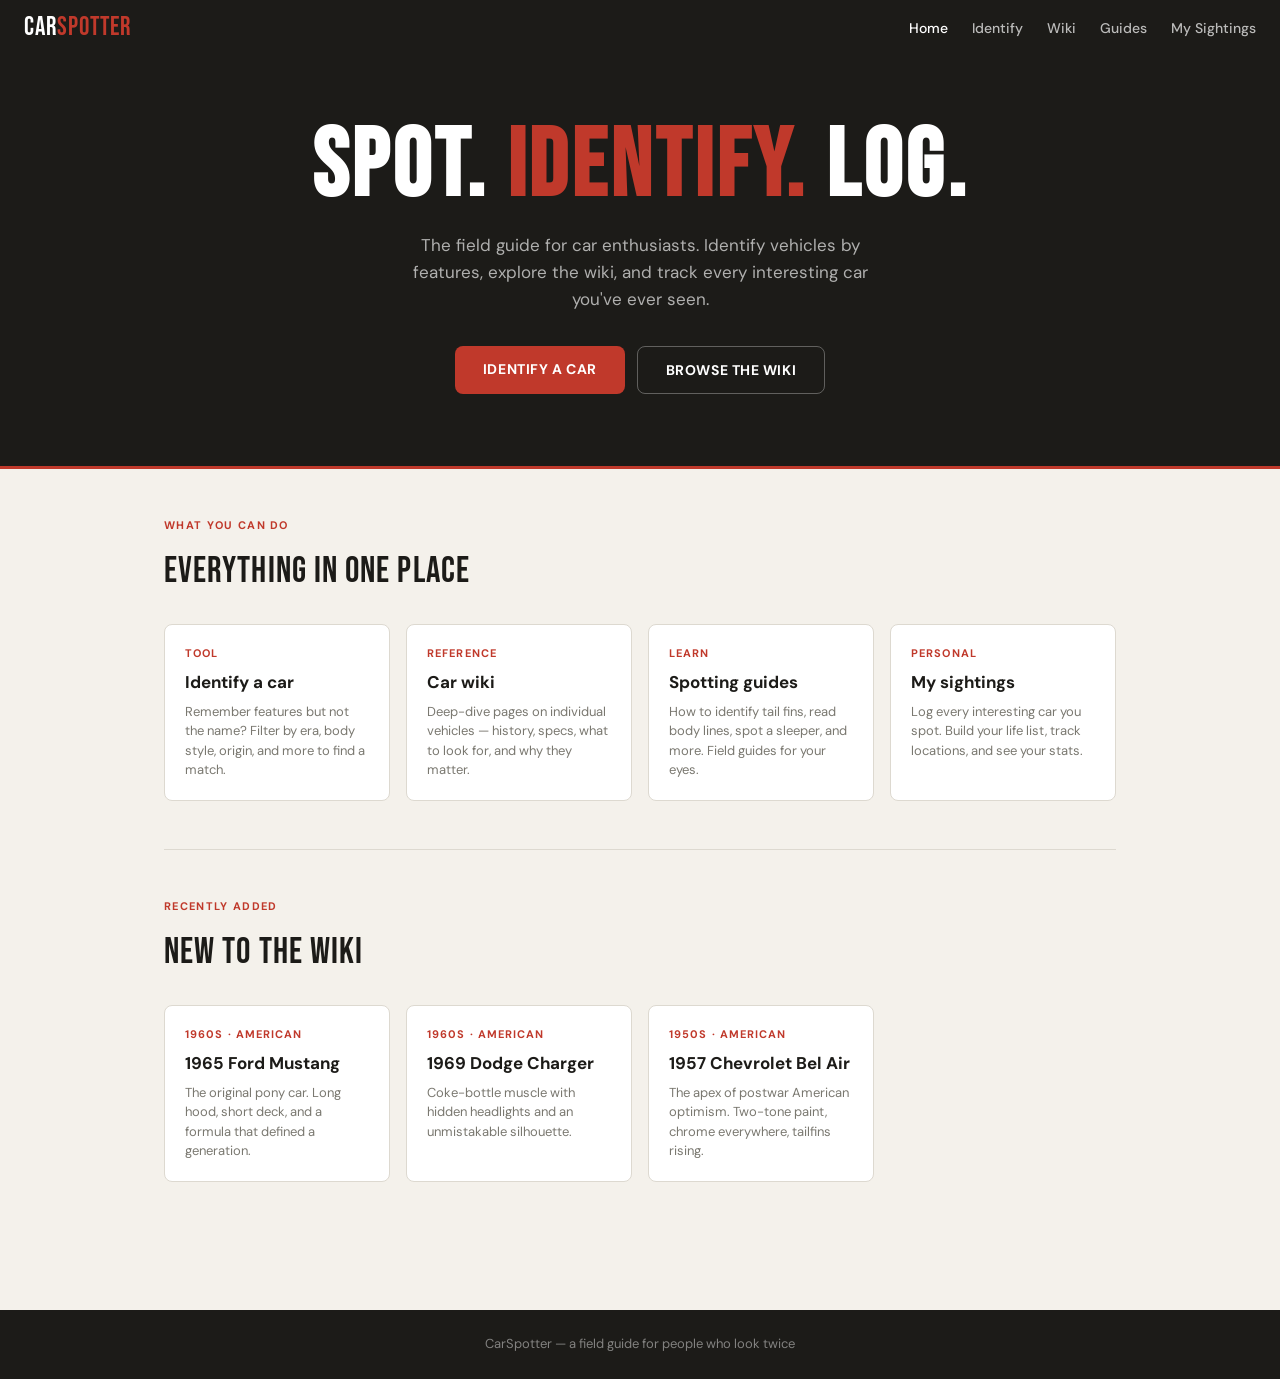
==== index.html @ 9755cff2 "Create index.html" ====
<!DOCTYPE html>
<html lang="en">
<head>
  <meta charset="UTF-8" />
  <meta name="viewport" content="width=device-width, initial-scale=1.0" />
  <title>Car Spotter</title>

  <!-- Google Fonts -->
  <link rel="preconnect" href="https://fonts.googleapis.com" />
  <link
    href="https://fonts.googleapis.com/css2?family=DM+Sans:wght@400;500;700&family=Bebas+Neue&display=swap"
    rel="stylesheet"
  />

  <style>
    /* ── Reset ────────────────────────────────────────────────── */
    *, *::before, *::after { box-sizing: border-box; margin: 0; padding: 0; }

    /* ── Design tokens ────────────────────────────────────────── */
    :root {
      --bg:       #f4f1eb;
      --surface:  #ffffff;
      --border:   #ddd9d0;
      --text:     #1c1b18;
      --muted:    #7a7870;
      --accent:   #c0392b;
      --radius:   8px;
      --font-body: 'DM Sans', sans-serif;
      --font-display: 'Bebas Neue', sans-serif;
    }

    /* ── Base ─────────────────────────────────────────────────── */
    body {
      font-family: var(--font-body);
      background: var(--bg);
      color: var(--text);
      font-size: 16px;
      line-height: 1.6;
    }

    a { color: inherit; text-decoration: none; }
    a:hover { text-decoration: underline; }
    img { max-width: 100%; display: block; }

    /* ── Header / Nav ─────────────────────────────────────────── */
    header {
      background: var(--text);
      color: #fff;
      padding: 0 24px;
      display: flex;
      align-items: center;
      justify-content: space-between;
      height: 56px;
      position: sticky;
      top: 0;
      z-index: 100;
    }

    .logo {
      font-family: var(--font-display);
      font-size: 26px;
      letter-spacing: 0.04em;
      color: #fff;
    }

    .logo span { color: var(--accent); }

    nav { display: flex; gap: 24px; }

    nav a {
      font-size: 14px;
      font-weight: 500;
      color: rgba(255,255,255,0.7);
      transition: color 0.15s;
    }

    nav a:hover, nav a.active { color: #fff; text-decoration: none; }

    /* ── Hero ─────────────────────────────────────────────────── */
    .hero {
      background: var(--text);
      color: #fff;
      padding: 64px 24px 72px;
      text-align: center;
      border-bottom: 3px solid var(--accent);
    }

    .hero h1 {
      font-family: var(--font-display);
      font-size: clamp(48px, 8vw, 96px);
      letter-spacing: 0.04em;
      line-height: 1;
      margin-bottom: 16px;
    }

    .hero h1 span { color: var(--accent); }

    .hero p {
      font-size: 17px;
      color: rgba(255,255,255,0.65);
      max-width: 480px;
      margin: 0 auto 32px;
    }

    .btn {
      display: inline-block;
      padding: 12px 28px;
      border-radius: var(--radius);
      font-size: 14px;
      font-weight: 700;
      letter-spacing: 0.04em;
      text-transform: uppercase;
      cursor: pointer;
      transition: opacity 0.15s;
      border: none;
    }

    .btn:hover { opacity: 0.85; text-decoration: none; }
    .btn-primary { background: var(--accent); color: #fff; }
    .btn-ghost   { background: transparent; color: #fff; border: 1px solid rgba(255,255,255,0.3); }

    .hero-btns { display: flex; gap: 12px; justify-content: center; }

    /* ── Main content area ────────────────────────────────────── */
    main {
      max-width: 1000px;
      margin: 0 auto;
      padding: 48px 24px 80px;
    }

    /* ── Section heading ──────────────────────────────────────── */
    .section-label {
      font-size: 11px;
      font-weight: 700;
      letter-spacing: 0.12em;
      text-transform: uppercase;
      color: var(--accent);
      margin-bottom: 8px;
    }

    .section-title {
      font-family: var(--font-display);
      font-size: 36px;
      letter-spacing: 0.03em;
      margin-bottom: 24px;
    }

    /* ── Card grid ────────────────────────────────────────────── */
    .card-grid {
      display: grid;
      grid-template-columns: repeat(auto-fill, minmax(220px, 1fr));
      gap: 16px;
      margin-bottom: 48px;
    }

    .card {
      background: var(--surface);
      border: 1px solid var(--border);
      border-radius: var(--radius);
      padding: 20px;
      display: block;
      transition: box-shadow 0.15s, border-color 0.15s;
    }

    .card:hover {
      border-color: #bbb;
      box-shadow: 0 4px 16px rgba(0,0,0,0.07);
      text-decoration: none;
    }

    .card-label {
      font-size: 11px;
      font-weight: 700;
      letter-spacing: 0.1em;
      text-transform: uppercase;
      color: var(--accent);
      margin-bottom: 6px;
    }

    .card h3 { font-size: 17px; font-weight: 700; margin-bottom: 6px; }
    .card p  { font-size: 13px; color: var(--muted); line-height: 1.5; }

    /* ── Divider ──────────────────────────────────────────────── */
    .divider { border: none; border-top: 1px solid var(--border); margin: 48px 0; }

    /* ── Footer ───────────────────────────────────────────────── */
    footer {
      background: var(--text);
      color: rgba(255,255,255,0.45);
      text-align: center;
      padding: 24px;
      font-size: 13px;
    }

    /* ── Responsive ───────────────────────────────────────────── */
    @media (max-width: 600px) {
      nav { gap: 14px; }
      nav a { font-size: 13px; }
      .hero { padding: 48px 16px 56px; }
      .hero-btns { flex-direction: column; align-items: center; }
    }
  </style>
</head>
<body>

  <!-- ── Header ───────────────────────────────────────────────── -->
  <header>
    <div class="logo">Car<span>Spotter</span></div>
    <nav>
      <a href="index.html" class="active">Home</a>
      <a href="identify.html">Identify</a>
      <a href="wiki/index.html">Wiki</a>
      <a href="guides/index.html">Guides</a>
      <a href="log.html">My Sightings</a>
    </nav>
  </header>

  <!-- ── Hero ─────────────────────────────────────────────────── -->
  <section class="hero">
    <h1>Spot. <span>Identify.</span> Log.</h1>
    <p>The field guide for car enthusiasts. Identify vehicles by features, explore the wiki, and track every interesting car you've ever seen.</p>
    <div class="hero-btns">
      <a href="identify.html" class="btn btn-primary">Identify a car</a>
      <a href="wiki/index.html" class="btn btn-ghost">Browse the wiki</a>
    </div>
  </section>

  <!-- ── Main ─────────────────────────────────────────────────── -->
  <main>

    <div class="section-label">What you can do</div>
    <div class="section-title">Everything in one place</div>

    <div class="card-grid">
      <a href="identify.html" class="card">
        <div class="card-label">Tool</div>
        <h3>Identify a car</h3>
        <p>Remember features but not the name? Filter by era, body style, origin, and more to find a match.</p>
      </a>
      <a href="wiki/index.html" class="card">
        <div class="card-label">Reference</div>
        <h3>Car wiki</h3>
        <p>Deep-dive pages on individual vehicles — history, specs, what to look for, and why they matter.</p>
      </a>
      <a href="guides/index.html" class="card">
        <div class="card-label">Learn</div>
        <h3>Spotting guides</h3>
        <p>How to identify tail fins, read body lines, spot a sleeper, and more. Field guides for your eyes.</p>
      </a>
      <a href="log.html" class="card">
        <div class="card-label">Personal</div>
        <h3>My sightings</h3>
        <p>Log every interesting car you spot. Build your life list, track locations, and see your stats.</p>
      </a>
    </div>

    <hr class="divider" />

    <div class="section-label">Recently added</div>
    <div class="section-title">New to the wiki</div>

    <div class="card-grid">
      <a href="wiki/mustang-1965.html" class="card">
        <div class="card-label">1960s &middot; American</div>
        <h3>1965 Ford Mustang</h3>
        <p>The original pony car. Long hood, short deck, and a formula that defined a generation.</p>
      </a>
      <a href="wiki/charger-1969.html" class="card">
        <div class="card-label">1960s &middot; American</div>
        <h3>1969 Dodge Charger</h3>
        <p>Coke-bottle muscle with hidden headlights and an unmistakable silhouette.</p>
      </a>
      <a href="wiki/bel-air-1957.html" class="card">
        <div class="card-label">1950s &middot; American</div>
        <h3>1957 Chevrolet Bel Air</h3>
        <p>The apex of postwar American optimism. Two-tone paint, chrome everywhere, tailfins rising.</p>
      </a>
    </div>

  </main>

  <!-- ── Footer ───────────────────────────────────────────────── -->
  <footer>
    <p>CarSpotter &mdash; a field guide for people who look twice</p>
  </footer>

</body>
</html>
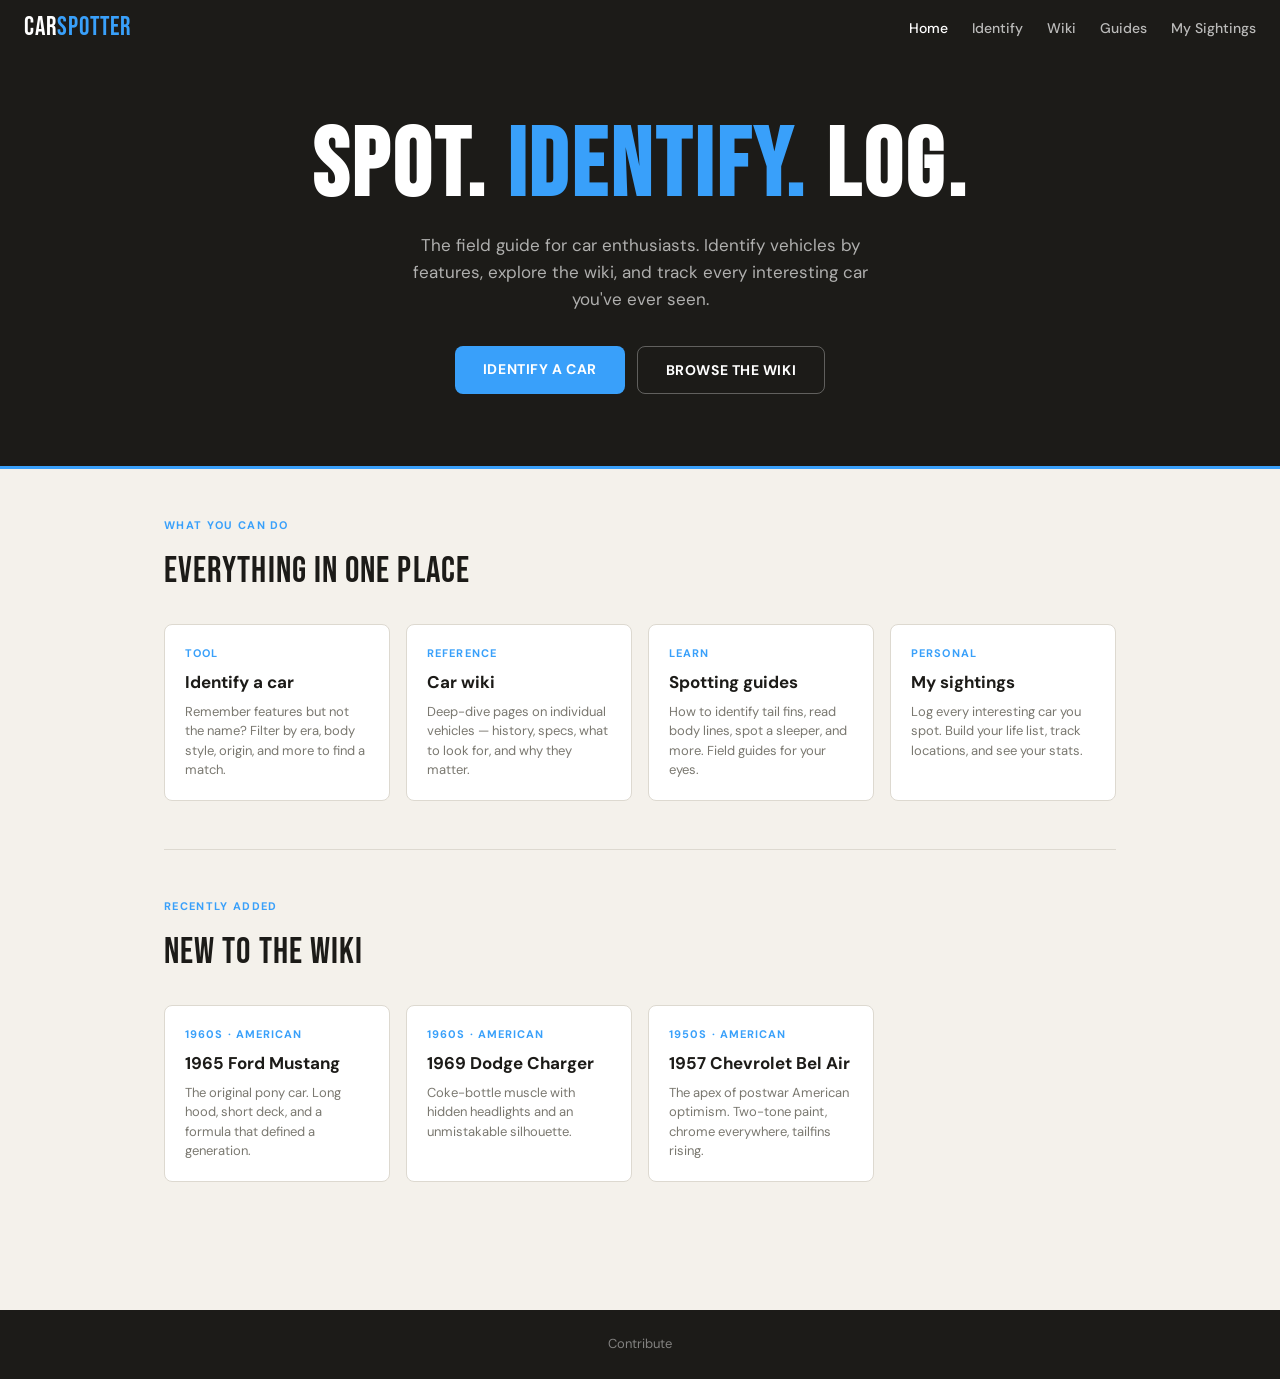
==== commit 35763d0b: "Update index.html" ====
--- a/index.html
+++ b/index.html
@@ -23,7 +23,7 @@
       --border:   #ddd9d0;
       --text:     #1c1b18;
       --muted:    #7a7870;
-      --accent:   #c0392b;
+      --accent:   #39A0FA;
       --radius:   8px;
       --font-body: 'DM Sans', sans-serif;
       --font-display: 'Bebas Neue', sans-serif;
@@ -281,7 +281,7 @@
 
   <!-- ── Footer ───────────────────────────────────────────────── -->
   <footer>
-    <p>CarSpotter &mdash; a field guide for people who look twice</p>
+    <p>Contribute</p>
   </footer>
 
 </body>
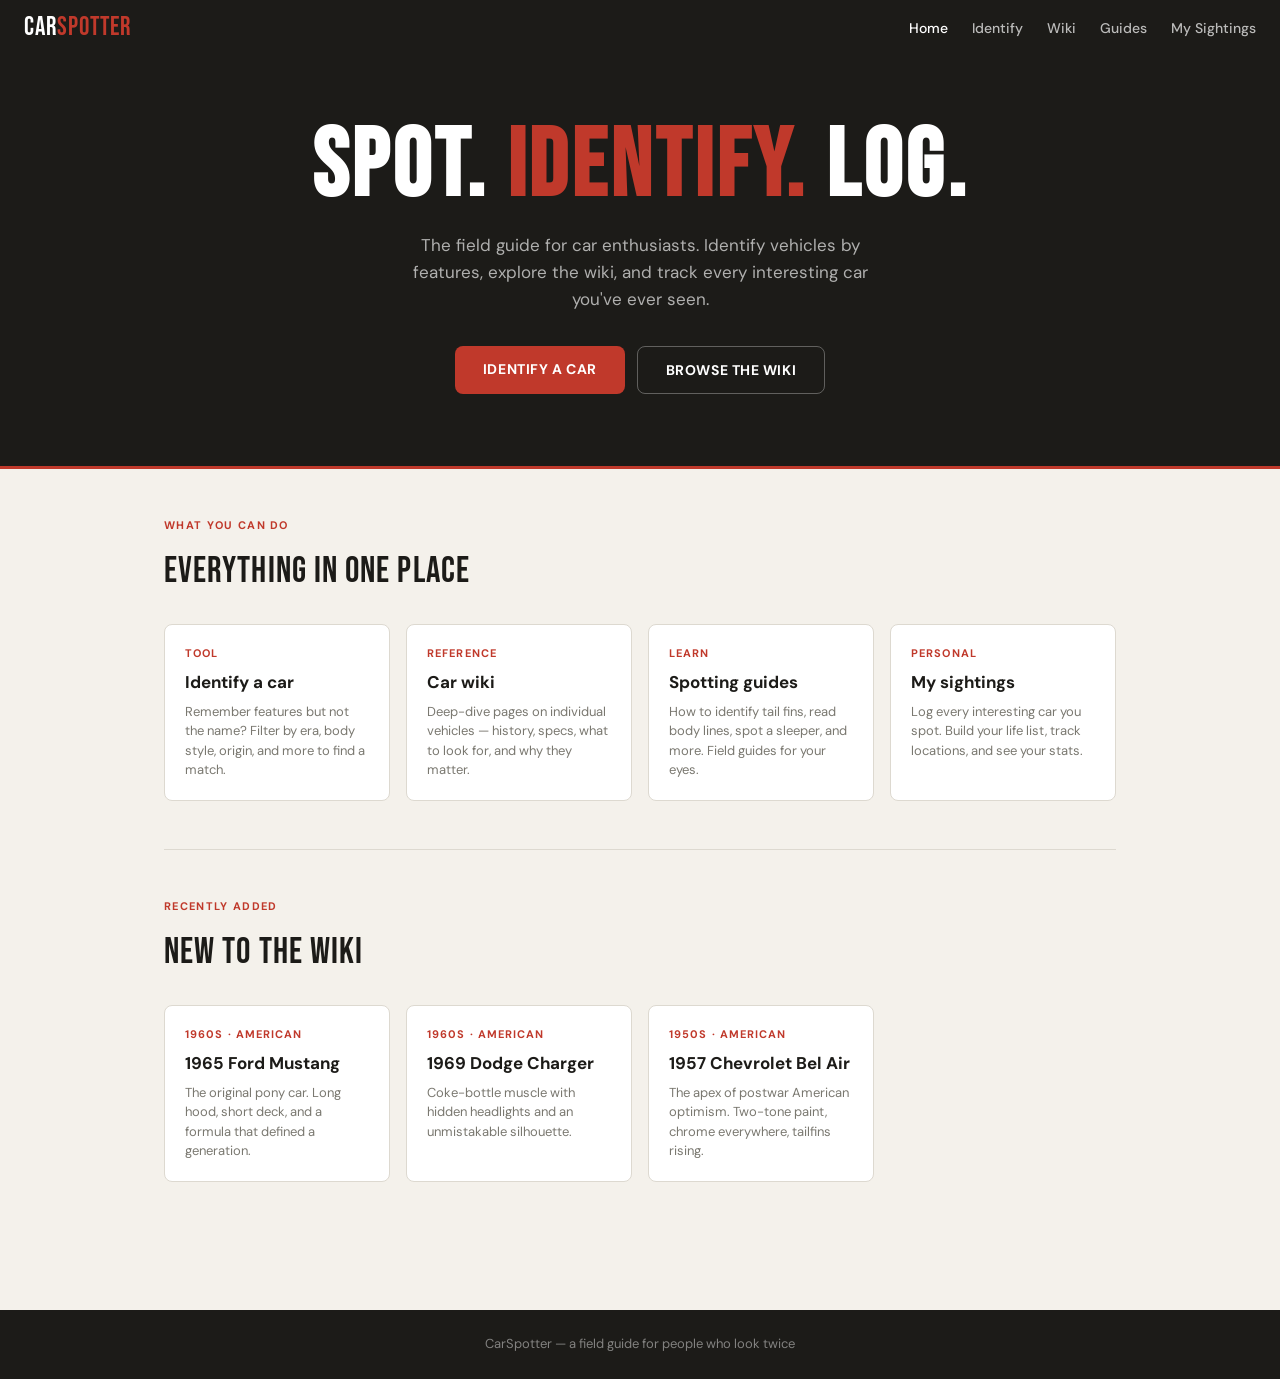
==== commit 0a3371ee: "Add files via upload" ====
--- a/index.html
+++ b/index.html
@@ -23,7 +23,7 @@
       --border:   #ddd9d0;
       --text:     #1c1b18;
       --muted:    #7a7870;
-      --accent:   #39A0FA;
+      --accent:   #c0392b;
       --radius:   8px;
       --font-body: 'DM Sans', sans-serif;
       --font-display: 'Bebas Neue', sans-serif;
@@ -281,7 +281,7 @@
 
   <!-- ── Footer ───────────────────────────────────────────────── -->
   <footer>
-    <p>Contribute</p>
+    <p>CarSpotter &mdash; a field guide for people who look twice</p>
   </footer>
 
 </body>
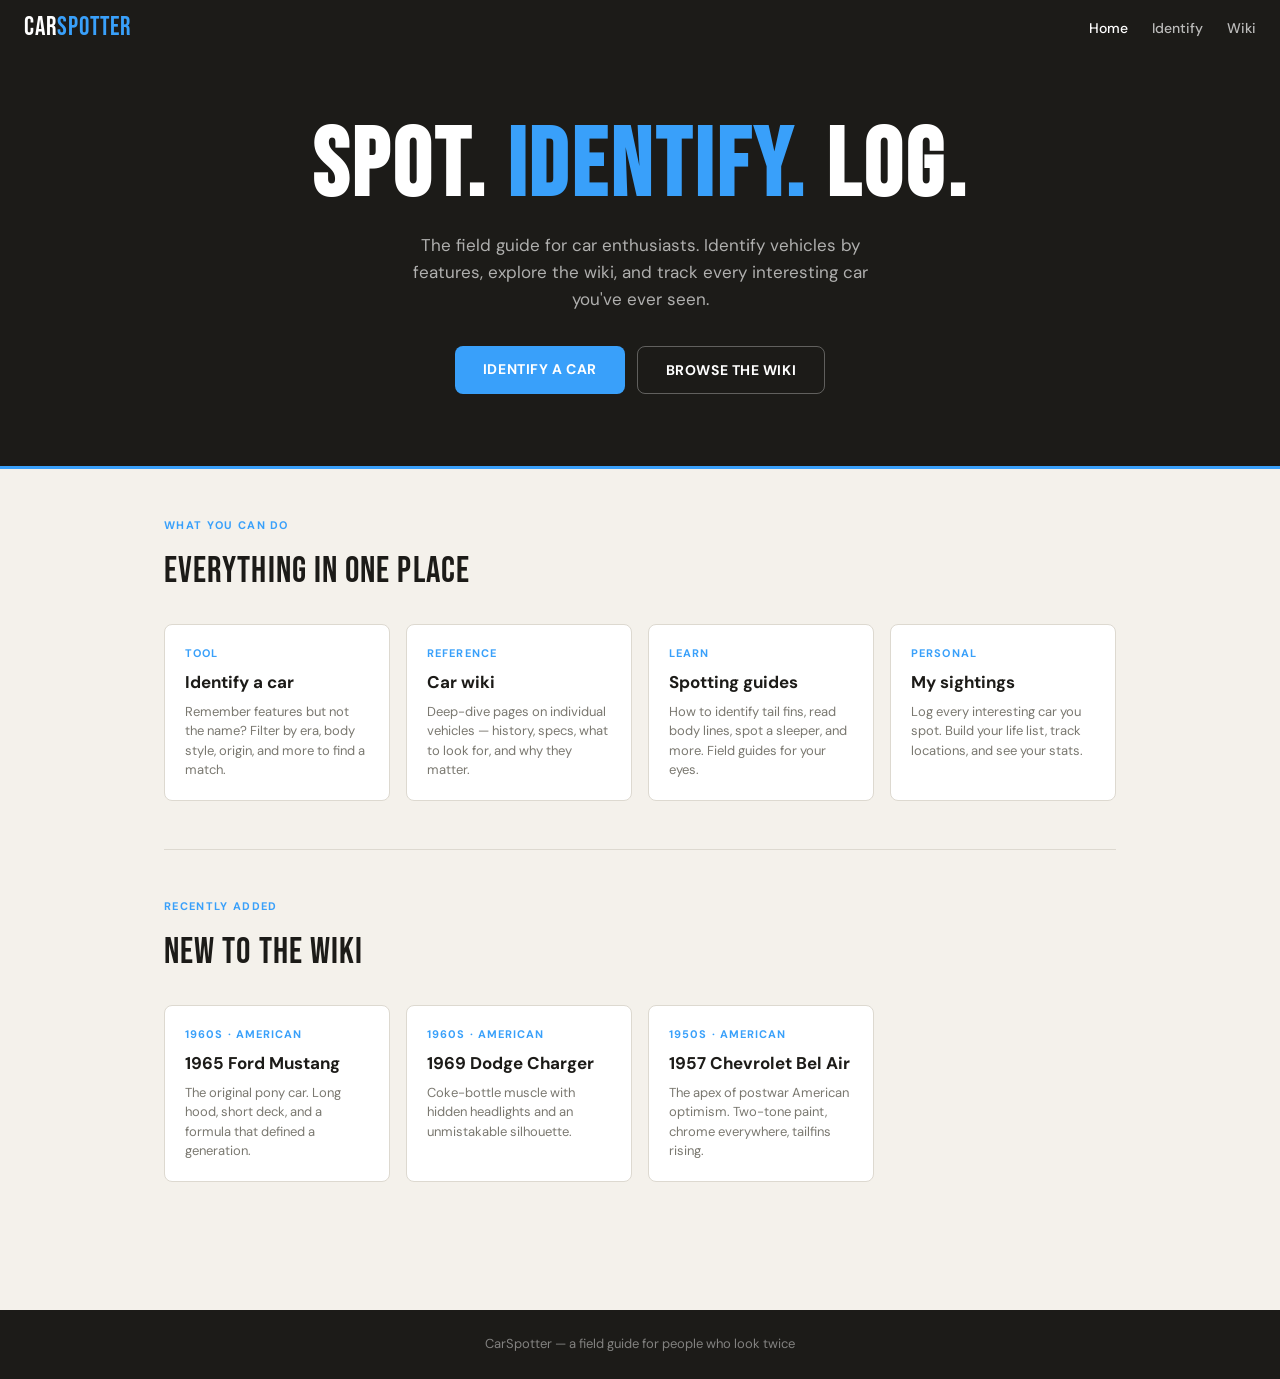
==== commit c6ed8518: "Update index.html" ====
--- a/index.html
+++ b/index.html
@@ -23,7 +23,7 @@
       --border:   #ddd9d0;
       --text:     #1c1b18;
       --muted:    #7a7870;
-      --accent:   #c0392b;
+      --accent:   #39A0FA;
       --radius:   8px;
       --font-body: 'DM Sans', sans-serif;
       --font-display: 'Bebas Neue', sans-serif;
@@ -210,8 +210,8 @@
       <a href="index.html" class="active">Home</a>
       <a href="identify.html">Identify</a>
       <a href="wiki/index.html">Wiki</a>
-      <a href="guides/index.html">Guides</a>
-      <a href="log.html">My Sightings</a>
+      <!--<a href="guides/index.html">Guides</a>
+      <a href="log.html">My Sightings</a>-->
     </nav>
   </header>
 
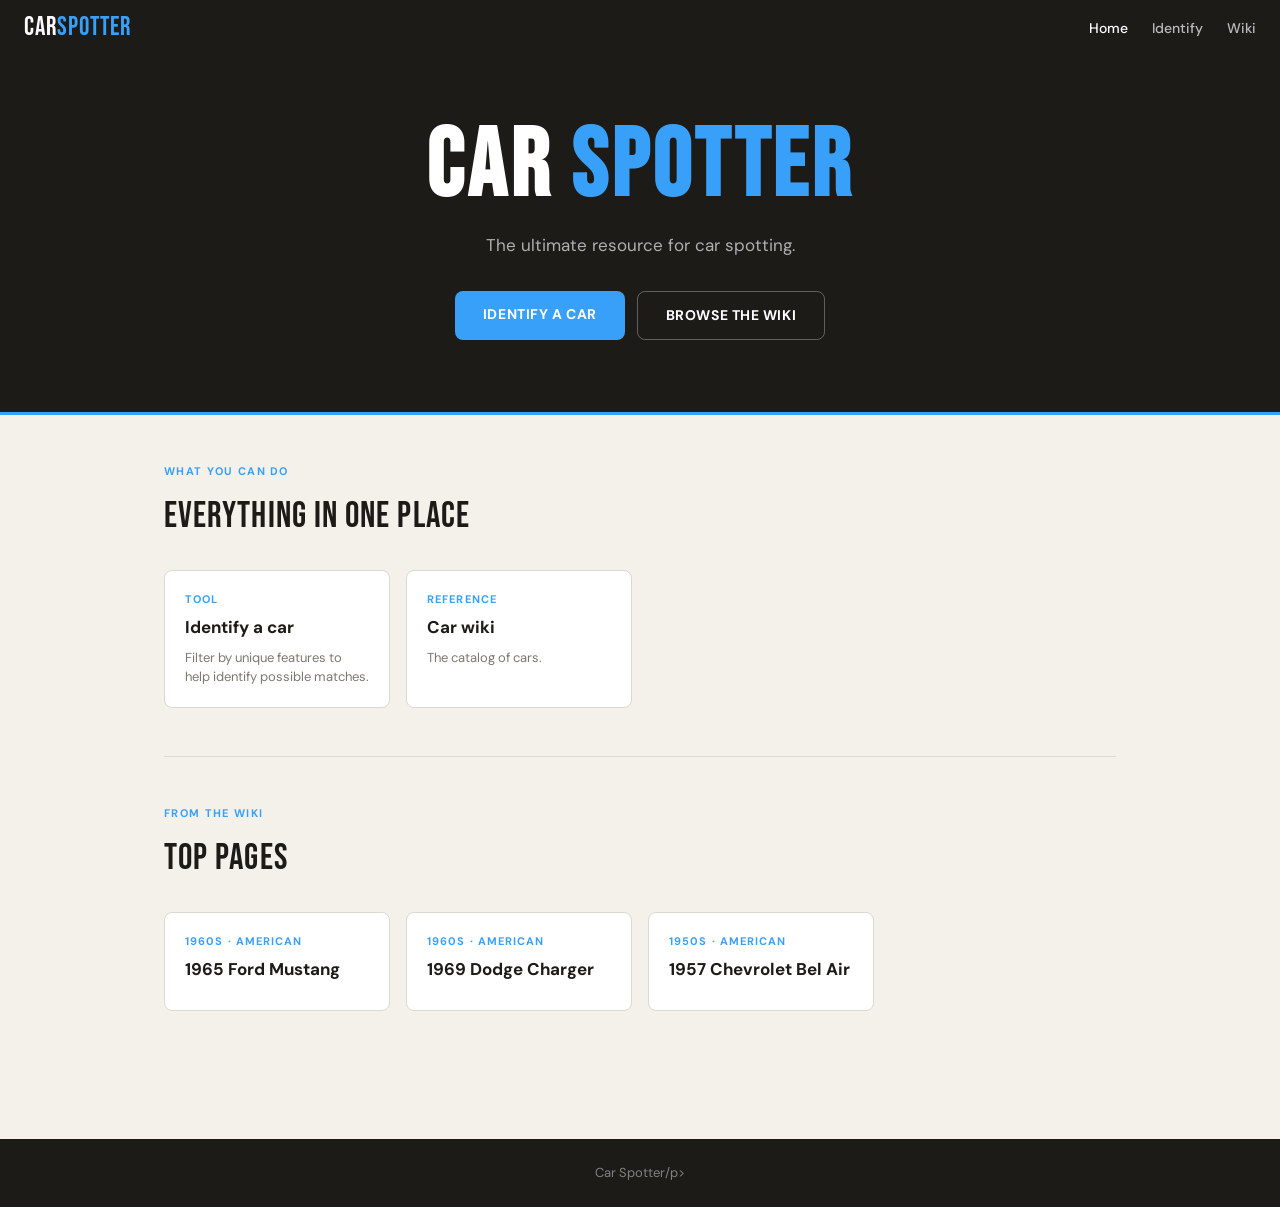
==== commit 2243ce96: "Update index.html" ====
--- a/index.html
+++ b/index.html
@@ -217,8 +217,8 @@
 
   <!-- ── Hero ─────────────────────────────────────────────────── -->
   <section class="hero">
-    <h1>Spot. <span>Identify.</span> Log.</h1>
-    <p>The field guide for car enthusiasts. Identify vehicles by features, explore the wiki, and track every interesting car you've ever seen.</p>
+    <h1>Car <span>Spotter</span></h1>
+    <p>The ultimate resource for car spotting.</p>
     <div class="hero-btns">
       <a href="identify.html" class="btn btn-primary">Identify a car</a>
       <a href="wiki/index.html" class="btn btn-ghost">Browse the wiki</a>
@@ -235,45 +235,45 @@
       <a href="identify.html" class="card">
         <div class="card-label">Tool</div>
         <h3>Identify a car</h3>
-        <p>Remember features but not the name? Filter by era, body style, origin, and more to find a match.</p>
+        <p>Filter by unique features to help identify possible matches.</p>
       </a>
       <a href="wiki/index.html" class="card">
         <div class="card-label">Reference</div>
         <h3>Car wiki</h3>
-        <p>Deep-dive pages on individual vehicles — history, specs, what to look for, and why they matter.</p>
-      </a>
-      <a href="guides/index.html" class="card">
+        <p>The catalog of cars.</p>
+      </a>
+  <!--<a href="guides/index.html" class="card">
         <div class="card-label">Learn</div>
         <h3>Spotting guides</h3>
-        <p>How to identify tail fins, read body lines, spot a sleeper, and more. Field guides for your eyes.</p>
+        <p>Articles.</p>
       </a>
       <a href="log.html" class="card">
         <div class="card-label">Personal</div>
         <h3>My sightings</h3>
         <p>Log every interesting car you spot. Build your life list, track locations, and see your stats.</p>
-      </a>
+      </a>-->
     </div>
 
     <hr class="divider" />
 
-    <div class="section-label">Recently added</div>
-    <div class="section-title">New to the wiki</div>
+    <div class="section-label">From the Wiki</div>
+    <div class="section-title">Top Pages</div>
 
     <div class="card-grid">
       <a href="wiki/mustang-1965.html" class="card">
         <div class="card-label">1960s &middot; American</div>
         <h3>1965 Ford Mustang</h3>
-        <p>The original pony car. Long hood, short deck, and a formula that defined a generation.</p>
+        <p></p>
       </a>
       <a href="wiki/charger-1969.html" class="card">
         <div class="card-label">1960s &middot; American</div>
         <h3>1969 Dodge Charger</h3>
-        <p>Coke-bottle muscle with hidden headlights and an unmistakable silhouette.</p>
+        <p></p>
       </a>
       <a href="wiki/bel-air-1957.html" class="card">
         <div class="card-label">1950s &middot; American</div>
         <h3>1957 Chevrolet Bel Air</h3>
-        <p>The apex of postwar American optimism. Two-tone paint, chrome everywhere, tailfins rising.</p>
+        <p></p>
       </a>
     </div>
 
@@ -281,7 +281,7 @@
 
   <!-- ── Footer ───────────────────────────────────────────────── -->
   <footer>
-    <p>CarSpotter &mdash; a field guide for people who look twice</p>
+    <p>Car Spotter/p>
   </footer>
 
 </body>
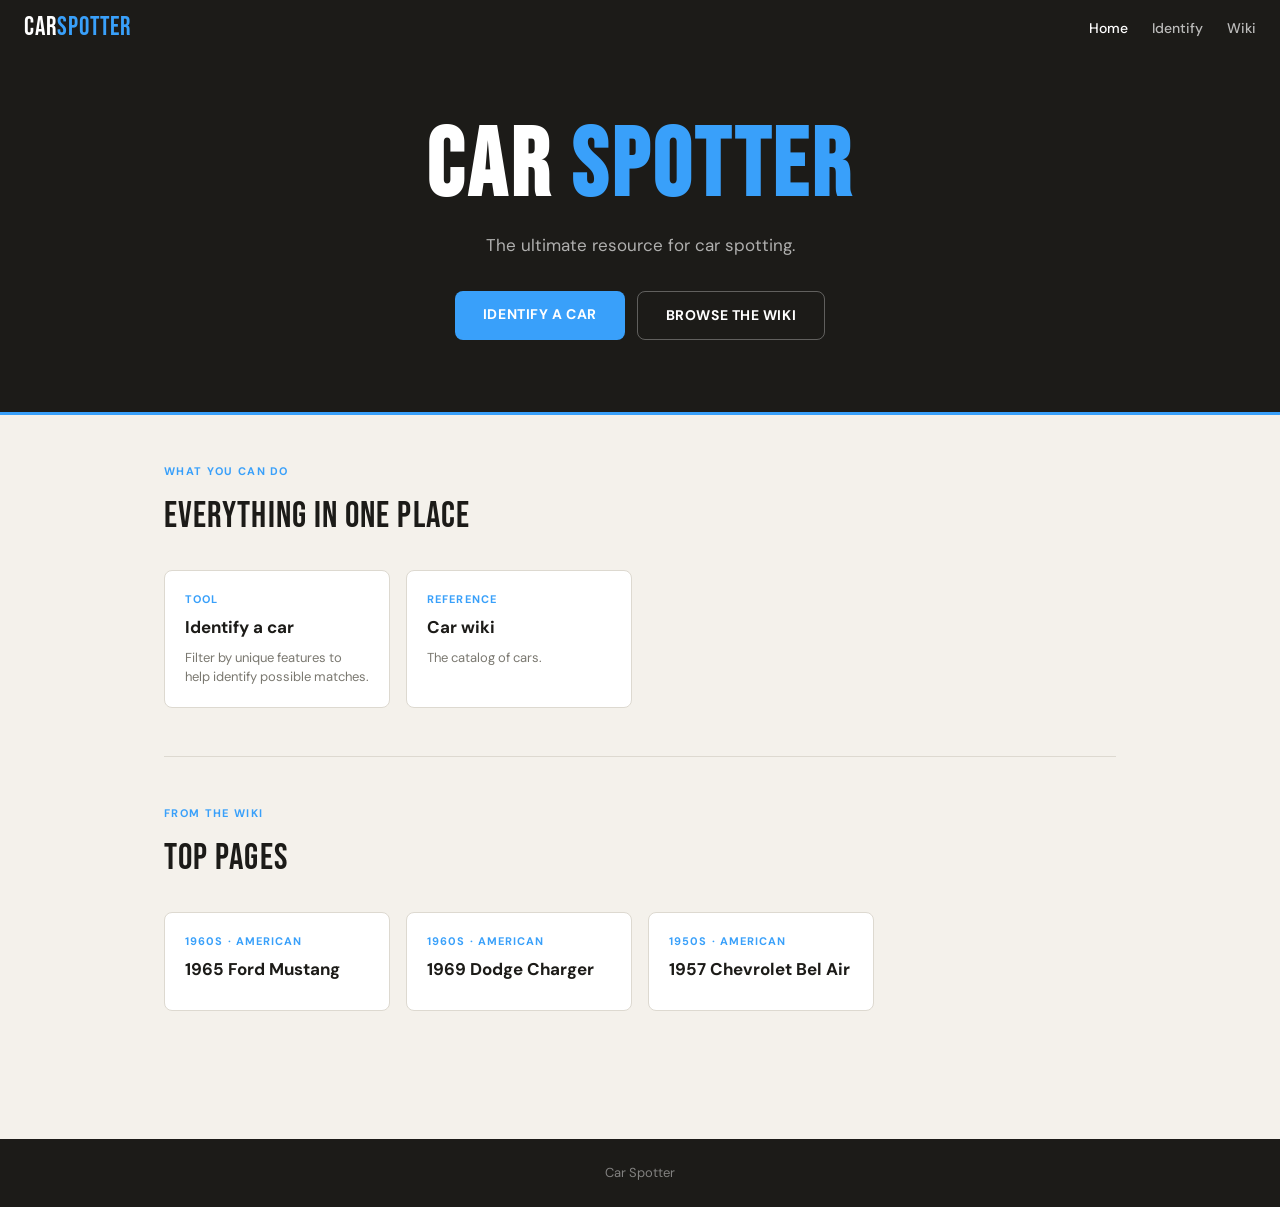
==== commit ab4a4a8f: "Update index.html" ====
--- a/index.html
+++ b/index.html
@@ -3,7 +3,7 @@
 <head>
   <meta charset="UTF-8" />
   <meta name="viewport" content="width=device-width, initial-scale=1.0" />
-  <title>Car Spotter</title>
+  <title>CarSpotter</title>
 
   <!-- Google Fonts -->
   <link rel="preconnect" href="https://fonts.googleapis.com" />
@@ -281,7 +281,7 @@
 
   <!-- ── Footer ───────────────────────────────────────────────── -->
   <footer>
-    <p>Car Spotter/p>
+    <p>Car Spotter</p>
   </footer>
 
 </body>
